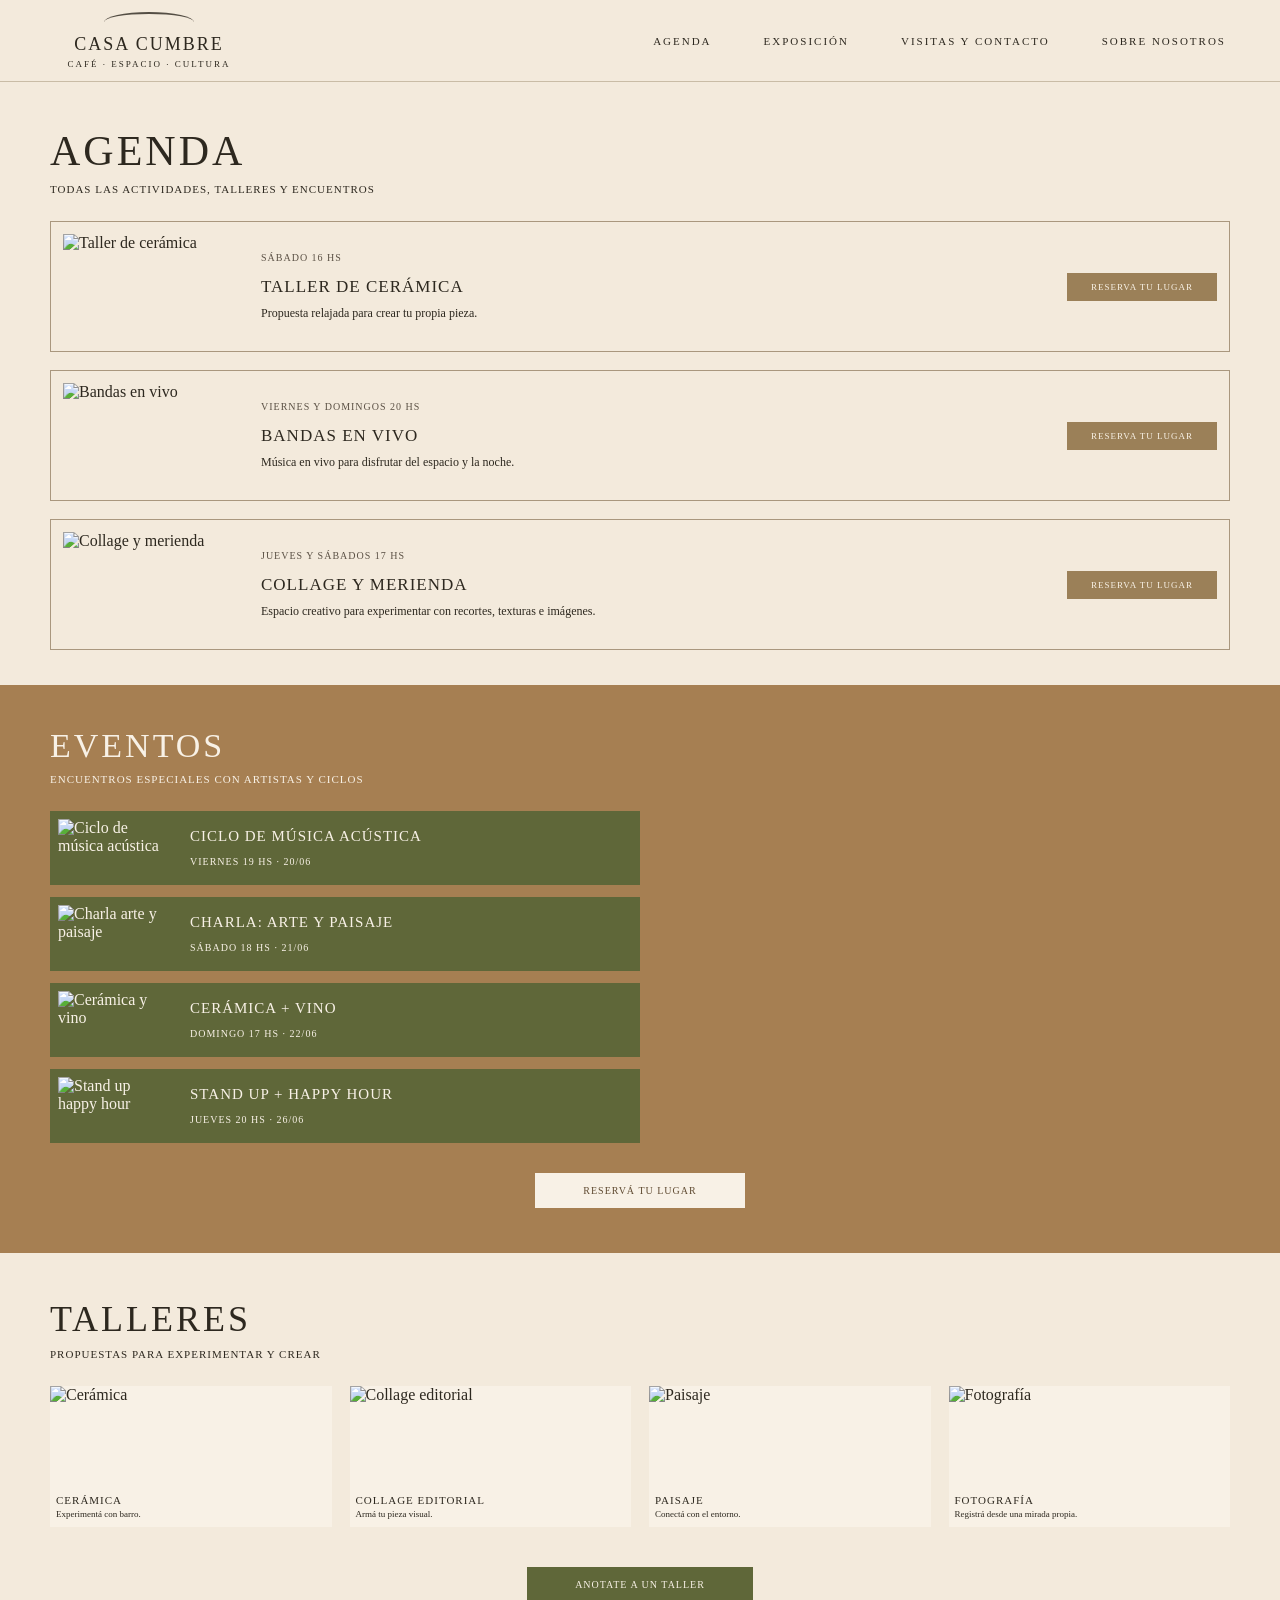
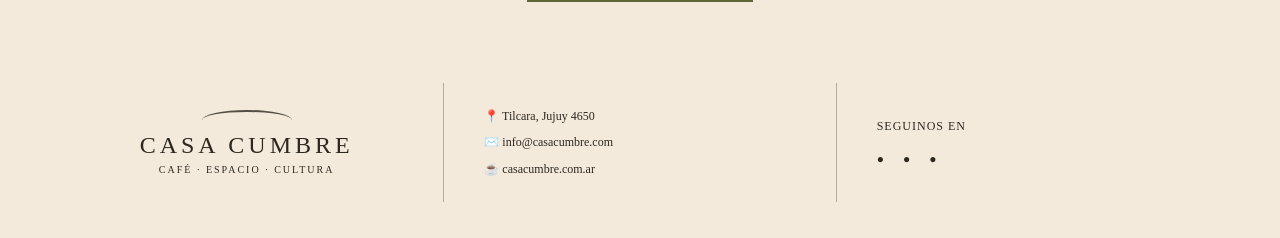
==== agenda.html @ a5b8ab7d "Add files via upload" ====
<!DOCTYPE html>
<html lang="es">
<head>
  <meta charset="UTF-8">
  <meta name="viewport" content="width=device-width, initial-scale=1.0">
  <title>Agenda - Casa Cumbre</title>
  <link rel="stylesheet" href="style.css">
</head>
<body>

  <header class="header">
    <a href="index.html" class="logo">
      <div class="mountain-line"></div>
      <h1>CASA CUMBRE</h1>
      <p>CAFÉ · ESPACIO · CULTURA</p>
    </a>

    <nav class="nav">
      <a href="agenda.html">AGENDA</a>
      <a href="exposicion.html">EXPOSICIÓN</a>
      <a href="visitas.html">VISITAS Y CONTACTO</a>
      <a href="nosotros.html">SOBRE NOSOTROS</a>
    </nav>
  </header>

  <main>

    <section class="agenda-page">
      <h2>AGENDA</h2>
      <p class="subtitle">TODAS LAS ACTIVIDADES, TALLERES Y ENCUENTROS</p>

      <div class="agenda-list">

        <article class="agenda-item">
          <img src="img/agenda-2.jpg" alt="Taller de cerámica">
          <div class="agenda-info">
            <p>SÁBADO 16 HS</p>
            <h3>TALLER DE CERÁMICA</h3>
            <p>Propuesta relajada para crear tu propia pieza.</p>
          </div>
          <a href="#" class="small-btn">RESERVA TU LUGAR</a>
        </article>

        <article class="agenda-item">
          <img src="img/agenda-3.jpg" alt="Bandas en vivo">
          <div class="agenda-info">
            <p>VIERNES Y DOMINGOS 20 HS</p>
            <h3>BANDAS EN VIVO</h3>
            <p>Música en vivo para disfrutar del espacio y la noche.</p>
          </div>
          <a href="#" class="small-btn">RESERVA TU LUGAR</a>
        </article>

        <article class="agenda-item">
          <img src="img/agenda-1.jpg" alt="Collage y merienda">
          <div class="agenda-info">
            <p>JUEVES Y SÁBADOS 17 HS</p>
            <h3>COLLAGE Y MERIENDA</h3>
            <p>Espacio creativo para experimentar con recortes, texturas e imágenes.</p>
          </div>
          <a href="#" class="small-btn">RESERVA TU LUGAR</a>
        </article>

      </div>
    </section>

    <section class="events-section">
      <h2>EVENTOS</h2>
      <p>ENCUENTROS ESPECIALES CON ARTISTAS Y CICLOS</p>

      <div class="event-list">

        <article class="event-card">
          <img src="img/evento-1.jpg" alt="Ciclo de música acústica">
          <div>
            <p>CICLO DE MÚSICA ACÚSTICA</p>
            <span>VIERNES 19 HS · 20/06</span>
          </div>
        </article>

        <article class="event-card">
          <img src="img/evento-2.jpg" alt="Charla arte y paisaje">
          <div>
            <p>CHARLA: ARTE Y PAISAJE</p>
            <span>SÁBADO 18 HS · 21/06</span>
          </div>
        </article>

        <article class="event-card">
          <img src="img/evento-3.jpg" alt="Cerámica y vino">
          <div>
            <p>CERÁMICA + VINO</p>
            <span>DOMINGO 17 HS · 22/06</span>
          </div>
        </article>

        <article class="event-card">
          <img src="img/evento-4.jpg" alt="Stand up happy hour">
          <div>
            <p>STAND UP + HAPPY HOUR</p>
            <span>JUEVES 20 HS · 26/06</span>
          </div>
        </article>

      </div>

      <a href="#" class="white-btn">RESERVÁ TU LUGAR</a>
    </section>

    <section class="talleres-section">
      <h2>TALLERES</h2>
      <p>PROPUESTAS PARA EXPERIMENTAR Y CREAR</p>

      <div class="talleres-grid">

        <article>
          <img src="img/taller-1.jpg" alt="Cerámica">
          <h3>CERÁMICA</h3>
          <p>Experimentá con barro.</p>
        </article>

        <article>
          <img src="img/taller-2.jpg" alt="Collage editorial">
          <h3>COLLAGE EDITORIAL</h3>
          <p>Armá tu pieza visual.</p>
        </article>

        <article>
          <img src="img/taller-3.jpg" alt="Paisaje">
          <h3>PAISAJE</h3>
          <p>Conectá con el entorno.</p>
        </article>

        <article>
          <img src="img/taller-4.jpg" alt="Fotografía">
          <h3>FOTOGRAFÍA</h3>
          <p>Registrá desde una mirada propia.</p>
        </article>

      </div>

      <a href="#" class="green-btn">ANOTATE A UN TALLER</a>
    </section>

  </main>

  <footer class="footer">
    <div class="footer-logo">
      <div class="mountain-line"></div>
      <h2>CASA CUMBRE</h2>
      <p>CAFÉ · ESPACIO · CULTURA</p>
    </div>

    <div class="footer-info">
      <p>📍 Tilcara, Jujuy 4650</p>
      <p>✉️ info@casacumbre.com</p>
      <p>☕ casacumbre.com.ar</p>
    </div>

    <div class="footer-social">
      <p>SEGUINOS EN</p>
      <div class="social-icons">
        <span>●</span>
        <span>●</span>
        <span>●</span>
      </div>
    </div>
  </footer>

</body>
</html>
---- style.css ----
* {
  margin: 0;
  padding: 0;
  box-sizing: border-box;
}

body {
  background-color: #f3eadc;
  color: #2d281f;
  font-family: Georgia, "Times New Roman", serif;
}

a {
  text-decoration: none;
  color: inherit;
}

img {
  width: 100%;
  display: block;
}

/* HEADER */

.header {
  width: 100%;
  height: 82px;
  background-color: #f3eadc;
  display: flex;
  align-items: center;
  justify-content: space-between;
  padding: 0 54px;
  border-bottom: 1px solid #c9bca6;
}

.logo {
  text-align: center;
  width: 190px;
}

.logo h1 {
  font-size: 18px;
  letter-spacing: 2px;
  font-weight: 400;
}

.logo p {
  font-size: 9px;
  letter-spacing: 2px;
  margin-top: 4px;
}

.mountain-line {
  width: 90px;
  height: 20px;
  margin: 0 auto 2px;
  border-top: 2px solid #2d281f;
  border-radius: 50%;
  opacity: 0.8;
}

.nav {
  display: flex;
  gap: 52px;
  font-size: 11px;
  letter-spacing: 2px;
}

.nav a:hover {
  opacity: 0.6;
}

/* HERO */

.hero {
  height: 380px;
  background-image: url("img/sobre-casa.jpg");
  background-size: cover;
  background-position: center;
  position: relative;
}

.hero-text {
  position: absolute;
  left: 92px;
  top: 140px;
  color: #1f1c16;
}

.hero-text h2 {
  font-size: 26px;
  letter-spacing: 3px;
  font-weight: 400;
}

.hero-text p {
  font-size: 12px;
  letter-spacing: 2px;
  margin-top: 8px;
}

/* AGENDA */

.agenda {
  padding: 30px 50px 34px;
  border-bottom: 1px solid #c9bca6;
}

.section-title {
  display: flex;
  align-items: center;
  justify-content: center;
  gap: 34px;
  margin-bottom: 22px;
}

.section-title h2 {
  font-size: 16px;
  letter-spacing: 2px;
  font-weight: 400;
}

.section-title span {
  width: 86px;
  height: 1px;
  background-color: #2d281f;
  position: relative;
}

.section-title span::after {
  content: "→";
  position: absolute;
  right: -8px;
  top: -11px;
  font-size: 18px;
}

.cards {
  display: grid;
  grid-template-columns: repeat(3, 1fr);
  gap: 36px;
}

.card {
  background-color: transparent;
}

.card img {
  height: 120px;
  object-fit: cover;
}

.card h3 {
  font-size: 11px;
  letter-spacing: 1px;
  font-weight: 400;
  margin-top: 8px;
}

.card p {
  font-size: 10px;
  color: #5d5447;
  margin-top: 3px;
}

/* ABOUT */

.about {
  display: grid;
  grid-template-columns: 1fr 1.2fr;
  gap: 55px;
  padding: 34px 50px;
  border-bottom: 1px solid #c9bca6;
}

.about-text h2 {
  font-size: 15px;
  letter-spacing: 2px;
  font-weight: 400;
  margin-bottom: 20px;
}

.about-text p {
  font-size: 13px;
  line-height: 1.55;
  margin-bottom: 14px;
}

.btn {
  display: inline-block;
  background-color: #8a744b;
  color: #f8f1e6;
  padding: 12px 18px;
  font-size: 11px;
  letter-spacing: 1px;
  margin-top: 18px;
}

.about-img img {
  height: 260px;
  object-fit: cover;
}

/* EXPERIENCES */

.experiences {
  padding: 24px 50px 0;
  border-bottom: 1px solid #c9bca6;
}

.section-title.simple {
  margin-bottom: 20px;
}

.experience-grid {
  display: grid;
  grid-template-columns: repeat(4, 1fr);
  border-top: 1px solid #c9bca6;
}

.experience {
  min-height: 195px;
  text-align: center;
  padding: 24px 20px;
  border-right: 1px solid #c9bca6;
}

.experience:first-child {
  border-left: 1px solid #c9bca6;
}

.icon {
  width: 42px;
  height: 42px;
  background-color: #657045;
  color: #f3eadc;
  border-radius: 50%;
  display: flex;
  align-items: center;
  justify-content: center;
  margin: 0 auto 18px;
  font-size: 21px;
}

.experience:nth-child(2) .icon {
  background-color: #927849;
}

.experience:nth-child(3) .icon {
  background-color: #626c3b;
}

.experience:nth-child(4) .icon {
  background-color: #7f8a7d;
}

.experience h3 {
  font-size: 13px;
  letter-spacing: 1px;
  font-weight: 400;
  margin-bottom: 12px;
}

.experience p {
  font-size: 12px;
  line-height: 1.5;
}

/* NEWSLETTER */

.newsletter {
  display: grid;
  grid-template-columns: 0.8fr 1.6fr;
  gap: 50px;
  padding: 32px 50px;
  border-bottom: 1px solid #c9bca6;
}

.newsletter-text h2 {
  font-size: 18px;
  letter-spacing: 2px;
  font-weight: 400;
  margin-bottom: 16px;
}

.newsletter-text p {
  font-size: 12px;
  line-height: 1.5;
}

.form {
  display: flex;
  flex-direction: column;
  gap: 14px;
}

.form-row {
  display: grid;
  grid-template-columns: 1fr 1fr;
  gap: 22px;
}

input {
  border: none;
  background-color: #fffaf2;
  padding: 12px;
  font-size: 10px;
  letter-spacing: 1px;
  font-family: Georgia, "Times New Roman", serif;
}

.form-bottom {
  display: flex;
  justify-content: space-between;
  align-items: center;
}

.form-bottom label {
  font-size: 10px;
  display: flex;
  align-items: center;
  gap: 8px;
}

.form-bottom input {
  width: auto;
}

button {
  border: none;
  background-color: #fffaf2;
  padding: 11px 38px;
  font-size: 10px;
  letter-spacing: 1px;
  font-family: Georgia, "Times New Roman", serif;
  cursor: pointer;
}

button:hover {
  background-color: #ded1bd;
}

/* FOOTER */

.footer {
  display: grid;
  grid-template-columns: 1fr 1fr 1fr;
  padding: 36px 50px;
  align-items: center;
}

.footer-logo {
  text-align: center;
}

.footer-logo h2 {
  font-size: 24px;
  letter-spacing: 4px;
  font-weight: 400;
}

.footer-logo p {
  font-size: 10px;
  letter-spacing: 2px;
  margin-top: 5px;
}

.footer-info {
  border-left: 1px solid #b8aa94;
  border-right: 1px solid #b8aa94;
  padding: 20px 40px;
  font-size: 12px;
  line-height: 2.2;
}

.footer-social {
  padding-left: 40px;
  font-size: 12px;
  letter-spacing: 1px;
}

.social-icons {
  display: flex;
  gap: 18px;
  margin-top: 18px;
}

/* RESPONSIVE */

@media (max-width: 900px) {
  .header {
    height: auto;
    flex-direction: column;
    gap: 18px;
    padding: 22px;
  }

  .nav {
    flex-wrap: wrap;
    justify-content: center;
    gap: 20px;
  }

  .hero {
    height: 300px;
  }

  .hero-text {
    left: 35px;
    top: 110px;
  }

  .cards,
  .about,
  .newsletter,
  .footer {
    grid-template-columns: 1fr;
  }

  .experience-grid {
    grid-template-columns: 1fr 1fr;
  }

  .about,
  .agenda,
  .experiences,
  .newsletter,
  .footer {
    padding-left: 25px;
    padding-right: 25px;
  }

  .footer-info {
    border-left: none;
    border-right: none;
    border-top: 1px solid #b8aa94;
    border-bottom: 1px solid #b8aa94;
  }
}

@media (max-width: 550px) {
  .experience-grid {
    grid-template-columns: 1fr;
  }

  .form-row {
    grid-template-columns: 1fr;
  }

  .section-title {
    flex-direction: column;
    gap: 12px;
  }
}

/* PÁGINA AGENDA */

.agenda-page {
  padding: 45px 50px 35px;
  background-color: #f3eadc;
}

.agenda-page h2 {
  font-size: 42px;
  letter-spacing: 3px;
  font-weight: 400;
  margin-bottom: 8px;
}

.subtitle,
.agenda-page > p,
.events-section > p,
.talleres-section > p {
  font-size: 11px;
  letter-spacing: 1px;
  margin-bottom: 26px;
}

.agenda-list {
  display: flex;
  flex-direction: column;
  gap: 18px;
}

.agenda-item {
  display: grid;
  grid-template-columns: 170px 1fr 150px;
  align-items: center;
  gap: 28px;
  border: 1px solid #a9977e;
  padding: 12px;
  min-height: 130px;
}

.agenda-item img {
  height: 105px;
  object-fit: cover;
}

.agenda-info p:first-child {
  font-size: 10px;
  letter-spacing: 1px;
  margin-bottom: 12px;
  color: #5b5145;
}

.agenda-info h3 {
  font-size: 17px;
  letter-spacing: 1px;
  font-weight: 400;
  margin-bottom: 8px;
}

.agenda-info p {
  font-size: 12px;
  line-height: 1.4;
}

.small-btn {
  background-color: #9b8058;
  color: #f8f1e6;
  padding: 9px 12px;
  font-size: 9px;
  letter-spacing: 1px;
  text-align: center;
}

/* EVENTOS */

.events-section {
  background-color: #a67f52;
  color: #f8f1e6;
  padding: 42px 50px 45px;
}

.events-section h2 {
  font-size: 34px;
  letter-spacing: 3px;
  font-weight: 400;
  margin-bottom: 8px;
}

.event-list {
  display: flex;
  flex-direction: column;
  gap: 12px;
  max-width: 590px;
}

.event-card {
  display: grid;
  grid-template-columns: 110px 1fr;
  align-items: center;
  gap: 22px;
  background-color: #5f6739;
  padding: 8px;
}

.event-card img {
  height: 58px;
  object-fit: cover;
}

.event-card p {
  font-size: 15px;
  letter-spacing: 1px;
  margin-bottom: 6px;
}

.event-card span {
  font-size: 10px;
  letter-spacing: 1px;
}

.white-btn {
  display: block;
  width: fit-content;
  background-color: #f8f1e6;
  color: #5f4a31;
  padding: 12px 48px;
  font-size: 10px;
  letter-spacing: 1px;
  margin: 30px auto 0;
}

/* TALLERES */

.talleres-section {
  padding: 45px 50px;
  background-color: #f3eadc;
}

.talleres-section h2 {
  font-size: 36px;
  letter-spacing: 3px;
  font-weight: 400;
  margin-bottom: 8px;
}

.talleres-grid {
  display: grid;
  grid-template-columns: repeat(4, 1fr);
  gap: 18px;
  margin-top: 24px;
}

.talleres-grid article {
  background-color: #f8f1e6;
}

.talleres-grid img {
  height: 100px;
  object-fit: cover;
}

.talleres-grid h3 {
  font-size: 11px;
  letter-spacing: 1px;
  font-weight: 400;
  margin: 8px 6px 3px;
}

.talleres-grid p {
  font-size: 9px;
  margin: 0 6px 8px;
}

.green-btn {
  display: block;
  width: fit-content;
  background-color: #5f6739;
  color: #f8f1e6;
  padding: 12px 48px;
  font-size: 10px;
  letter-spacing: 1px;
  margin: 40px auto 0;
}

/* RESPONSIVE AGENDA */

@media (max-width: 800px) {
  .agenda-item {
    grid-template-columns: 1fr;
  }

  .agenda-item img {
    height: 180px;
  }

  .small-btn {
    width: fit-content;
  }

  .talleres-grid {
    grid-template-columns: 1fr 1fr;
  }

  .event-list {
    max-width: 100%;
  }
}

@media (max-width: 500px) {
  .agenda-page h2,
  .events-section h2,
  .talleres-section h2 {
    font-size: 30px;
  }

  .talleres-grid {
    grid-template-columns: 1fr;
  }

  .event-card {
    grid-template-columns: 1fr;
  }

  .event-card img {
    height: 130px;
  }
}

/* PÁGINA EXPOSICIÓN */

.expo-page {
  background-color: #f3eadc;
}

.expo-intro {
  padding: 55px 50px 40px;
}

.expo-intro h2 {
  font-size: 52px;
  letter-spacing: 12px;
  font-weight: 400;
  margin-bottom: 10px;
}

.expo-subtitle {
  font-size: 14px;
  letter-spacing: 2px;
  margin-bottom: 34px;
}

.expo-intro p:last-child {
  max-width: 500px;
  font-size: 18px;
  line-height: 1.6;
}

.obras {
  text-align: center;
  padding: 10px 50px 70px;
}

.obras h2 {
  font-size: 18px;
  letter-spacing: 2px;
  font-weight: 400;
  margin-bottom: 18px;
}

.obras-box {
  background-color: #a67f52;
  padding: 28px 24px;
  display: grid;
  grid-template-columns: 1fr 1.45fr 1fr;
  gap: 26px;
  margin-bottom: 65px;
}

.obras-box img {
  height: 185px;
  object-fit: cover;
}

.expo-btn {
  display: inline-block;
  background-color: #9b7650;
  color: #f8f1e6;
  padding: 16px 80px;
  font-size: 14px;
  letter-spacing: 1px;
}

/* RESPONSIVE EXPOSICIÓN */

@media (max-width: 800px) {
  .expo-intro h2 {
    font-size: 36px;
    letter-spacing: 6px;
  }

  .obras-box {
    grid-template-columns: 1fr;
  }

  .obras-box img {
    height: 220px;
  }

  .expo-btn {
    padding: 14px 40px;
  }
}
/* PÁGINA VISITAS Y CONTACTO / CONTACTO */

.contact-page {
  background-color: #f3eadc;
}

.reserva {
  text-align: center;
  padding: 42px 40px 28px;
  border-top: 18px solid #9b7650;
}

.reserva h2 {
  font-size: 34px;
  letter-spacing: 5px;
  font-weight: 400;
  color: #9b7650;
  margin-bottom: 8px;
}

.reserva p {
  font-size: 12px;
  letter-spacing: 1px;
  line-height: 1.5;
}

.contact-form-section {
  background-color: #a67f52;
  color: #f8f1e6;
  text-align: center;
  padding: 15px 50px 55px;
}

.vertical-line {
  width: 1px;
  height: 95px;
  background-color: #f8f1e6;
  margin: 0 auto 25px;
  opacity: 0.8;
}

.contact-form-section h2 {
  font-size: 42px;
  letter-spacing: 8px;
  font-weight: 400;
  margin-bottom: 10px;
}

.contact-form-section p {
  font-size: 12px;
  line-height: 1.5;
  margin-bottom: 28px;
}

.contact-form {
  max-width: 660px;
  margin: 0 auto;
  display: flex;
  flex-direction: column;
  gap: 14px;
}

.contact-form input {
  width: 100%;
  background-color: #f8f1e6;
  border: none;
  padding: 10px;
  font-size: 10px;
  letter-spacing: 1px;
}

.contact-bottom {
  display: flex;
  justify-content: space-between;
  align-items: center;
  margin-top: 5px;
}

.contact-bottom label {
  display: flex;
  align-items: center;
  gap: 8px;
  color: #f8f1e6;
  font-size: 10px;
  letter-spacing: 1px;
}

.contact-bottom label input {
  width: auto;
}

.contact-bottom button {
  background-color: #f8f1e6;
  color: #6b4d2e;
  border: none;
  padding: 10px 42px;
  font-size: 10px;
  letter-spacing: 1px;
  cursor: pointer;
}

.contact-bottom button:hover {
  background-color: #e3d7c3;
}

/* RESPONSIVE CONTACTO */

@media (max-width: 650px) {
  .reserva h2 {
    font-size: 26px;
  }

  .contact-form-section h2 {
    font-size: 32px;
    letter-spacing: 5px;
  }

  .contact-bottom {
    flex-direction: column;
    gap: 18px;
  }
}
/* PÁGINA SOBRE NOSOTROS */

.nosotros-intro {
  background-color: #f3eadc;
  text-align: center;
  padding: 45px 50px 35px;
}

.nosotros-intro h2 {
  font-size: 26px;
  letter-spacing: 4px;
  font-weight: 400;
  color: #9b7650;
  margin-bottom: 22px;
}

.nosotros-box {
  background-color: #9b7650;
  color: #f8f1e6;
  max-width: 760px;
  margin: 0 auto;
  padding: 34px 55px;
}

.nosotros-box p {
  font-size: 14px;
  line-height: 1.6;
  margin-bottom: 16px;
}

.nosotros-box p:last-child {
  margin-bottom: 0;
}

.espacios-nosotros {
  background-color: #f3eadc;
  padding: 28px 50px 0;
  text-align: center;
}

.espacios-nosotros h2 {
  font-size: 18px;
  letter-spacing: 2px;
  font-weight: 400;
  margin-bottom: 20px;
}

.espacios-grid-nosotros {
  display: grid;
  grid-template-columns: repeat(3, 1fr);
  max-width: 850px;
  margin: 0 auto;
}

.espacios-grid-nosotros img {
  height: 170px;
  object-fit: cover;
}

.info-nosotros {
  background-color: #686b39;
  color: #f8f1e6;
  display: grid;
  grid-template-columns: 1fr 1fr;
  gap: 90px;
  padding: 55px 90px;
}

.info-nosotros h3 {
  font-size: 13px;
  letter-spacing: 2px;
  font-weight: 400;
  margin-bottom: 12px;
}

.info-nosotros p {
  font-size: 12px;
  line-height: 1.6;
  margin-bottom: 28px;
}

.mapa-btn-nosotros {
  display: inline-block;
  background-color: #b68b5c;
  color: #f8f1e6;
  padding: 10px 42px;
  font-size: 11px;
  letter-spacing: 1px;
  margin-bottom: 18px;
}

.mapa-nosotros {
  width: 210px;
  height: 140px;
  background-color: #d8d8d8;
}

/* RESPONSIVE SOBRE NOSOTROS */

@media (max-width: 800px) {
  .nosotros-box {
    padding: 28px 25px;
  }

  .espacios-grid-nosotros {
    grid-template-columns: 1fr 1fr;
  }

  .info-nosotros {
    grid-template-columns: 1fr;
    gap: 30px;
    padding: 40px 35px;
  }
}

@media (max-width: 500px) {
  .nosotros-intro h2 {
    font-size: 20px;
  }

  .espacios-grid-nosotros {
    grid-template-columns: 1fr;
  }

  .espacios-grid-nosotros img {
    height: 210px;
  }
}
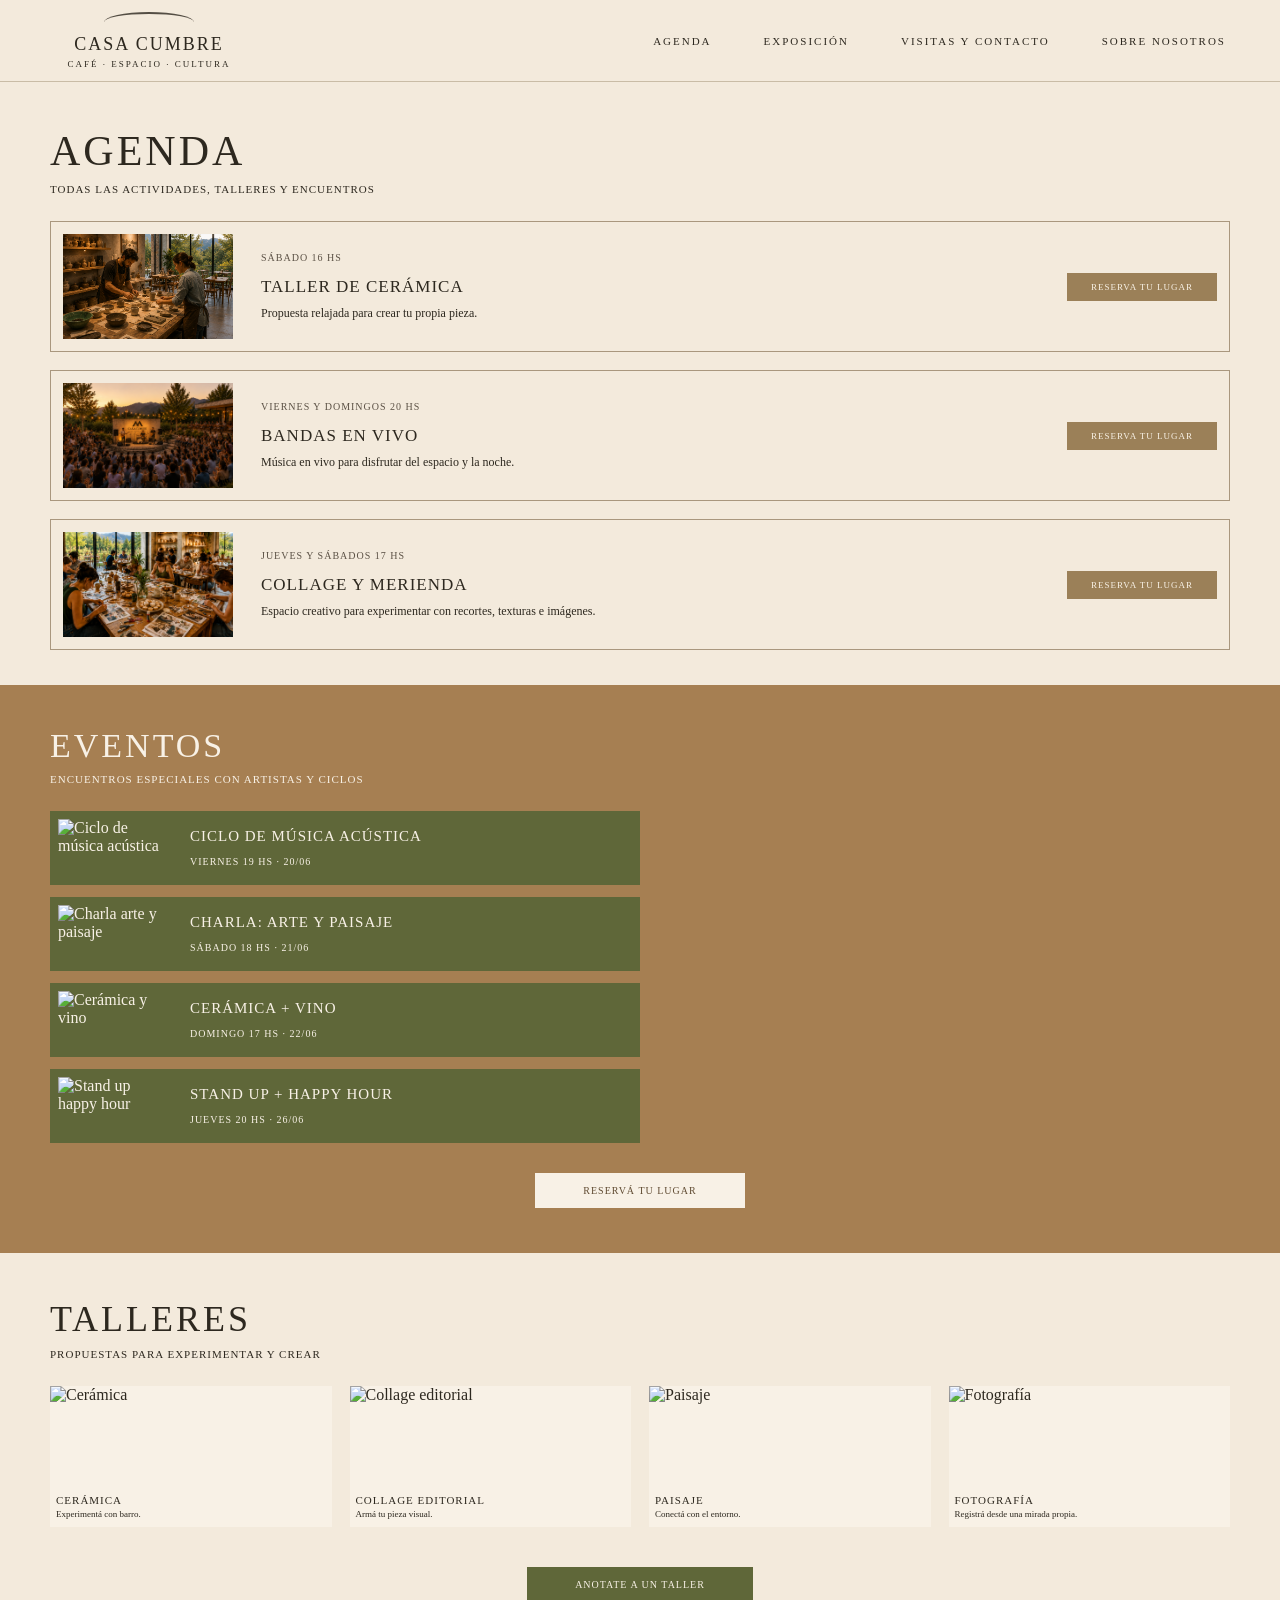
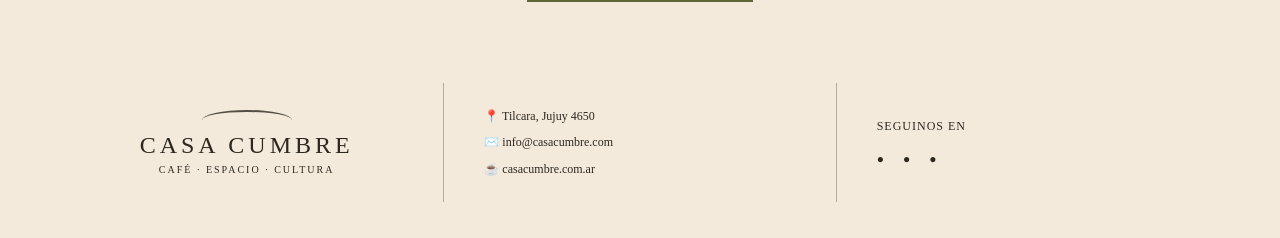
==== commit c08285cd: "Update agenda.html" ====
--- a/agenda.html
+++ b/agenda.html
@@ -32,7 +32,7 @@
       <div class="agenda-list">
 
         <article class="agenda-item">
-          <img src="img/agenda-2.jpg" alt="Taller de cerámica">
+          <img src="img/ceramica-taller.png" alt="Taller de cerámica">
           <div class="agenda-info">
             <p>SÁBADO 16 HS</p>
             <h3>TALLER DE CERÁMICA</h3>
@@ -42,7 +42,7 @@
         </article>
 
         <article class="agenda-item">
-          <img src="img/agenda-3.jpg" alt="Bandas en vivo">
+          <img src="img/bandas-vivo.png" alt="Bandas en vivo">
           <div class="agenda-info">
             <p>VIERNES Y DOMINGOS 20 HS</p>
             <h3>BANDAS EN VIVO</h3>
@@ -52,7 +52,7 @@
         </article>
 
         <article class="agenda-item">
-          <img src="img/agenda-1.jpg" alt="Collage y merienda">
+          <img src="img/collague-merienda.png" alt="Collage y merienda">
           <div class="agenda-info">
             <p>JUEVES Y SÁBADOS 17 HS</p>
             <h3>COLLAGE Y MERIENDA</h3>
--- a/style.css
+++ b/style.css
@@ -73,13 +73,12 @@
 /* HERO */
 
 .hero {
-  height: 380px;
-  background-image: url("img/sobre-casa.jpg");
+  height: 430px;
+  background-image: url("img/casa-frente.png");
   background-size: cover;
   background-position: center;
   position: relative;
 }
-
 .hero-text {
   position: absolute;
   left: 92px;
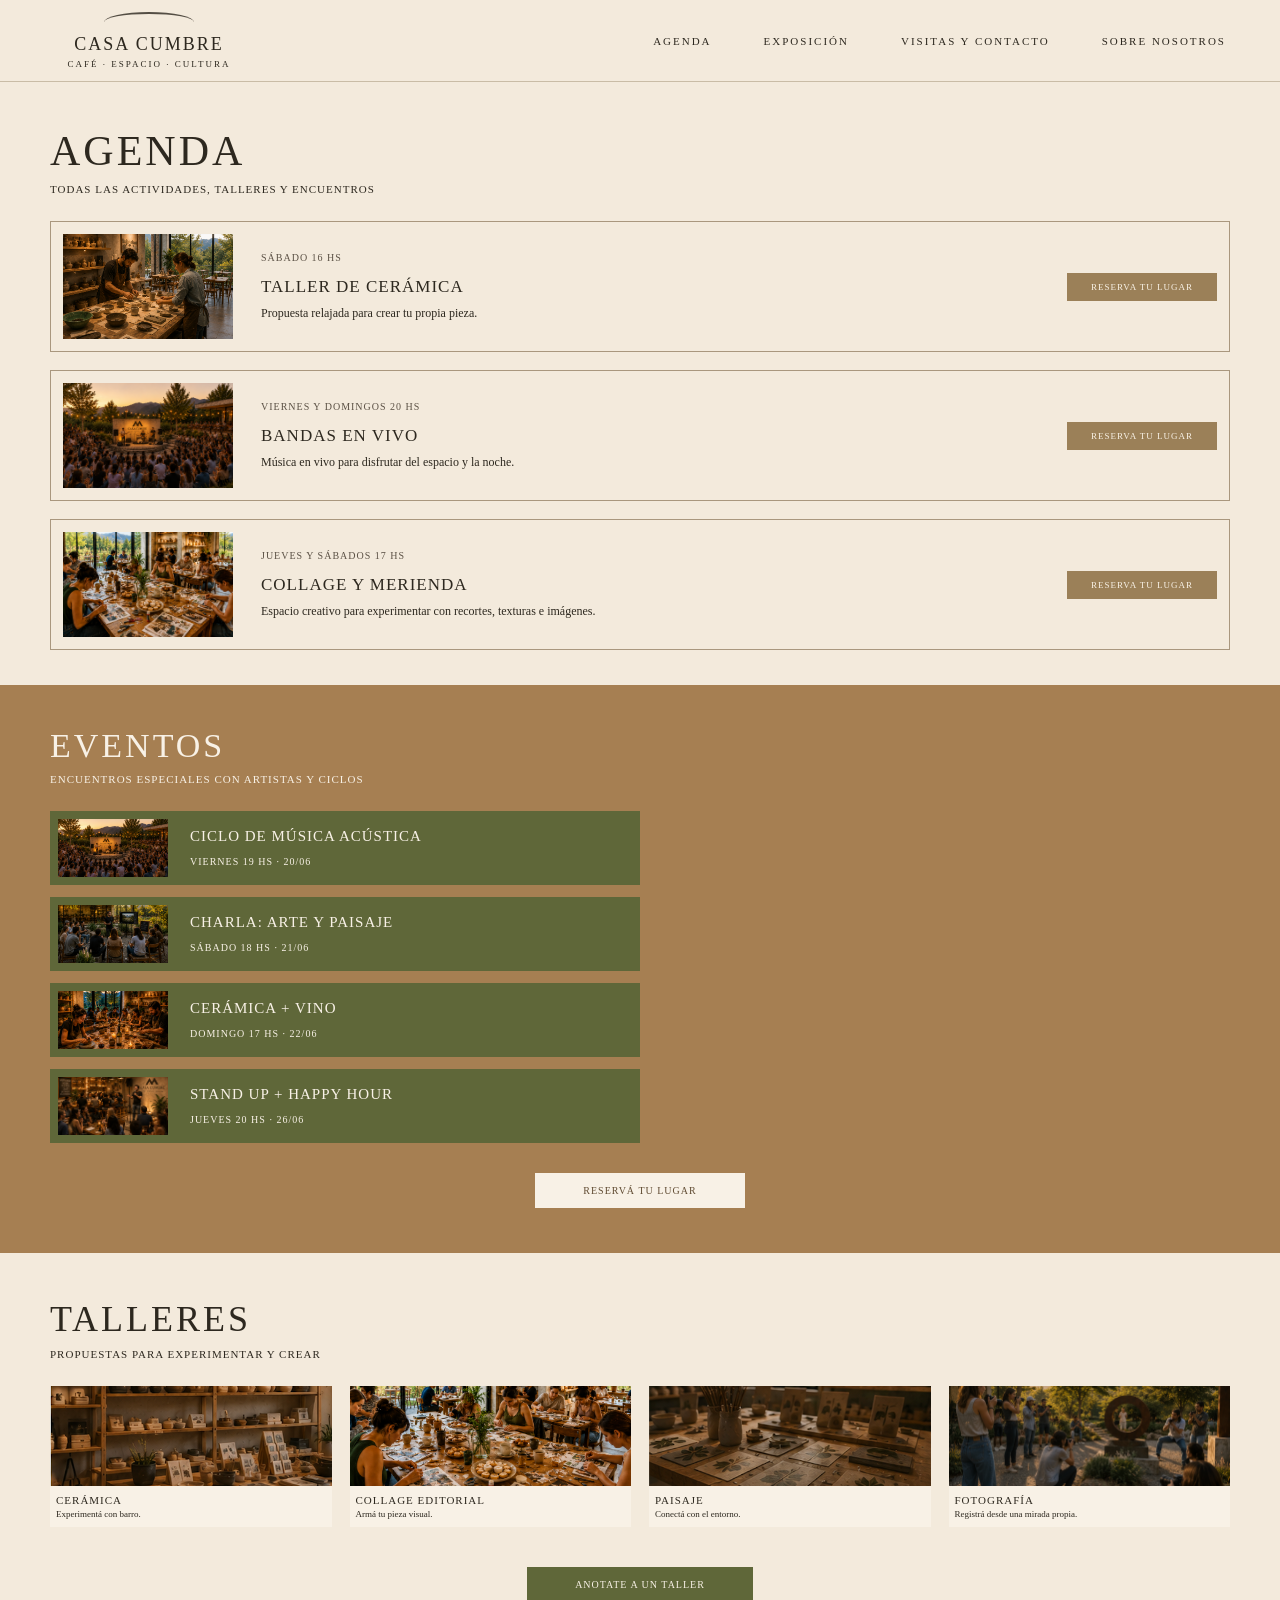
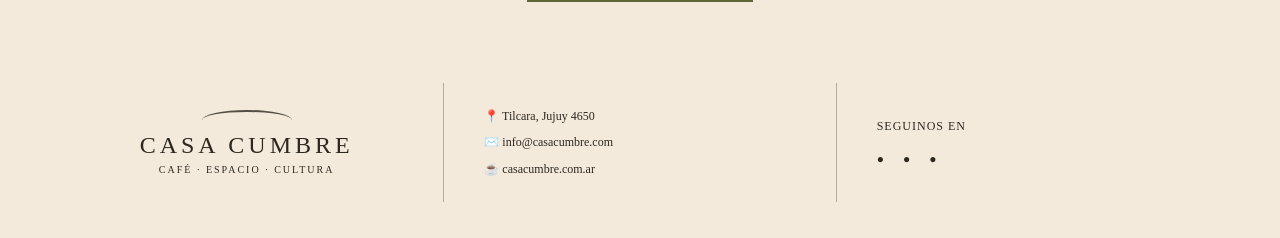
==== commit 832a0069: "imagenes nuevas" ====
--- a/agenda.html
+++ b/agenda.html
@@ -71,7 +71,7 @@
       <div class="event-list">
 
         <article class="event-card">
-          <img src="img/evento-1.jpg" alt="Ciclo de música acústica">
+          <img src="img/bandas-vivo.png" alt="Ciclo de música acústica">
           <div>
             <p>CICLO DE MÚSICA ACÚSTICA</p>
             <span>VIERNES 19 HS · 20/06</span>
@@ -79,7 +79,7 @@
         </article>
 
         <article class="event-card">
-          <img src="img/evento-2.jpg" alt="Charla arte y paisaje">
+          <img src="img/stund-up.png" alt="Charla arte y paisaje">
           <div>
             <p>CHARLA: ARTE Y PAISAJE</p>
             <span>SÁBADO 18 HS · 21/06</span>
@@ -87,7 +87,7 @@
         </article>
 
         <article class="event-card">
-          <img src="img/evento-3.jpg" alt="Cerámica y vino">
+          <img src="img/cermica-vino.png" alt="Cerámica y vino">
           <div>
             <p>CERÁMICA + VINO</p>
             <span>DOMINGO 17 HS · 22/06</span>
@@ -95,7 +95,7 @@
         </article>
 
         <article class="event-card">
-          <img src="img/evento-4.jpg" alt="Stand up happy hour">
+          <img src="img/stund-up2.png" alt="Stand up happy hour">
           <div>
             <p>STAND UP + HAPPY HOUR</p>
             <span>JUEVES 20 HS · 26/06</span>
@@ -114,25 +114,25 @@
       <div class="talleres-grid">
 
         <article>
-          <img src="img/taller-1.jpg" alt="Cerámica">
+          <img src="img/ceramica-.png" alt="Cerámica">
           <h3>CERÁMICA</h3>
           <p>Experimentá con barro.</p>
         </article>
 
         <article>
-          <img src="img/taller-2.jpg" alt="Collage editorial">
+          <img src="img/collague-merienda.png" alt="Collage">
           <h3>COLLAGE EDITORIAL</h3>
           <p>Armá tu pieza visual.</p>
         </article>
 
         <article>
-          <img src="img/taller-3.jpg" alt="Paisaje">
+          <img src="img/botanica.png" alt="Impresion Botanica">
           <h3>PAISAJE</h3>
           <p>Conectá con el entorno.</p>
         </article>
 
         <article>
-          <img src="img/taller-4.jpg" alt="Fotografía">
+          <img src="img/fotografia.png" alt="Fotografía">
           <h3>FOTOGRAFÍA</h3>
           <p>Registrá desde una mirada propia.</p>
         </article>
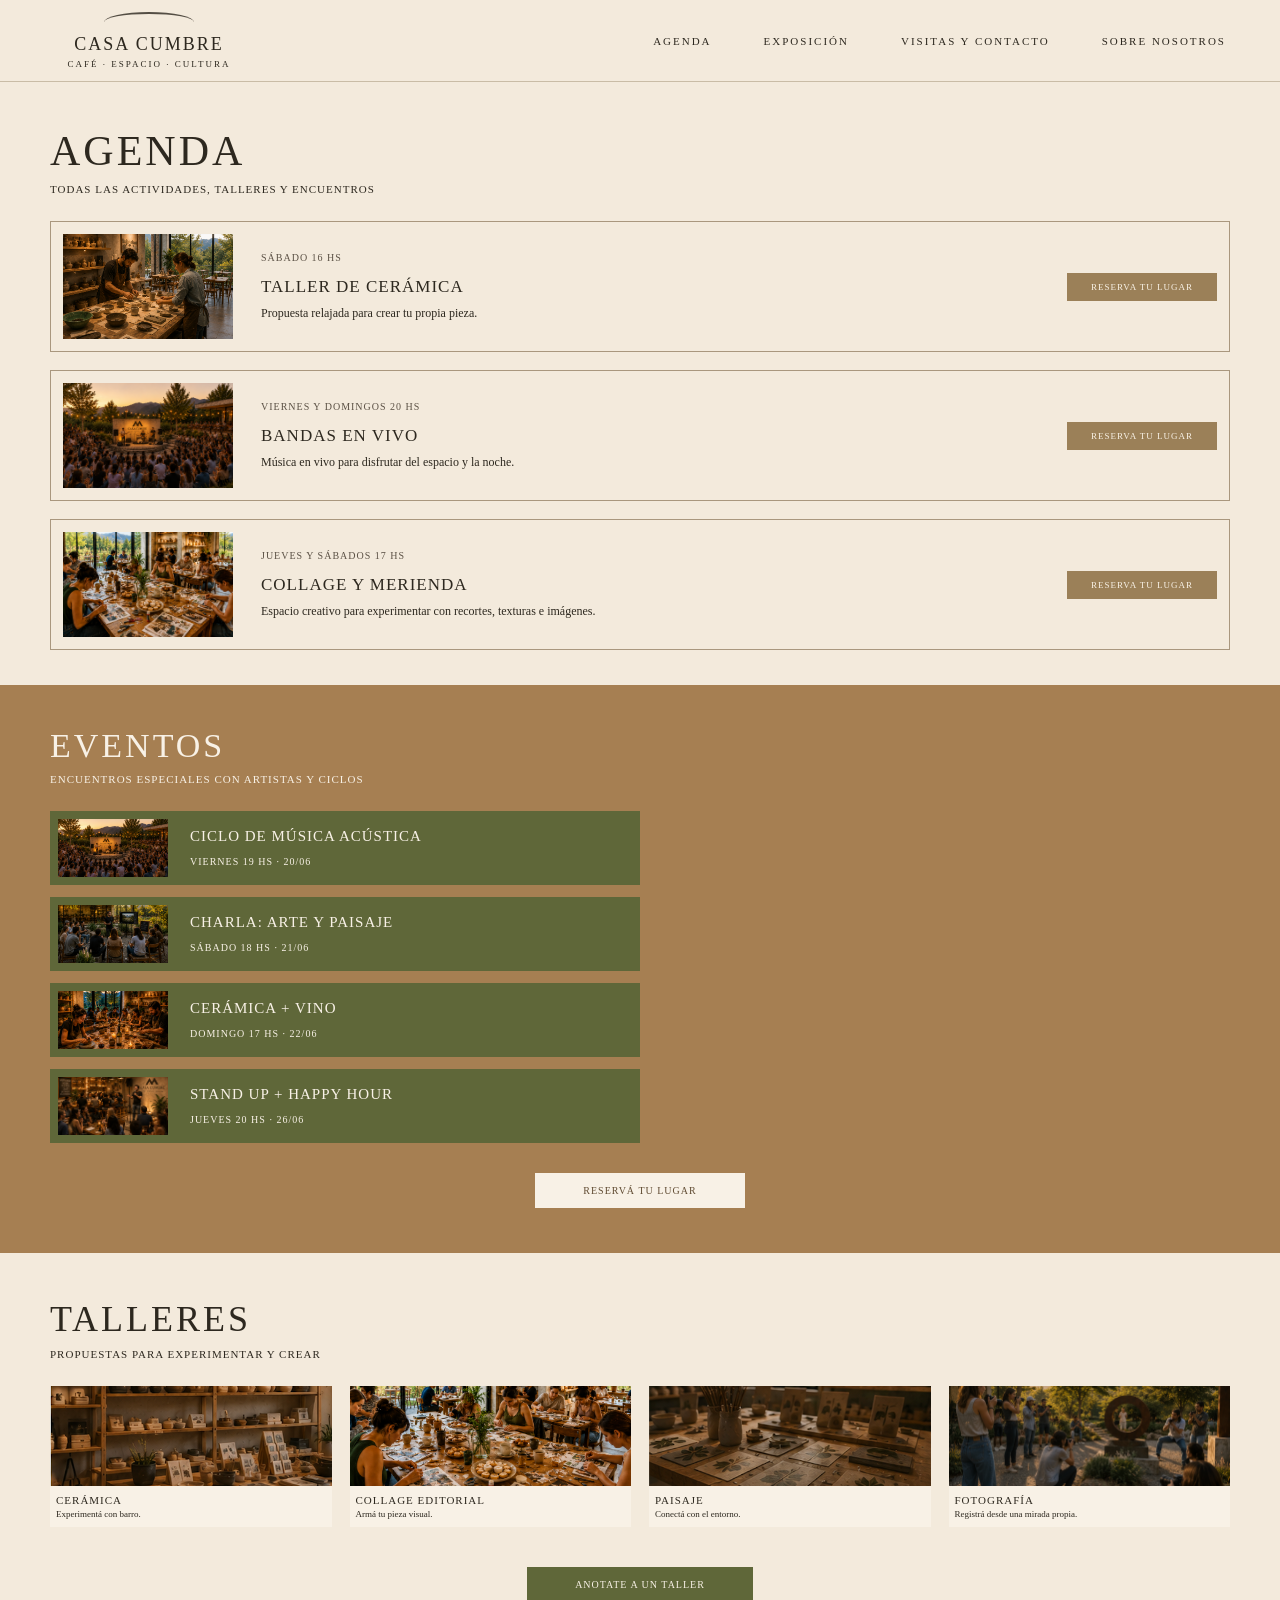
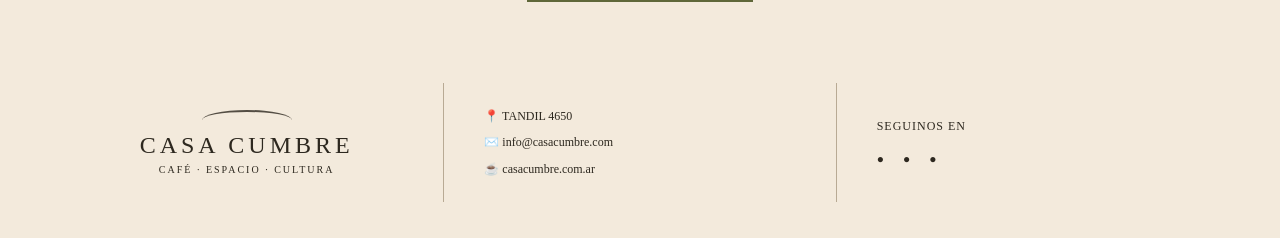
==== commit 7e8e466c: "cambios" ====
--- a/agenda.html
+++ b/agenda.html
@@ -152,7 +152,7 @@
     </div>
 
     <div class="footer-info">
-      <p>📍 Tilcara, Jujuy 4650</p>
+      <p>📍 TANDIL 4650</p>
       <p>✉️ info@casacumbre.com</p>
       <p>☕ casacumbre.com.ar</p>
     </div>
--- a/style.css
+++ b/style.css
@@ -144,9 +144,10 @@
   background-color: transparent;
 }
 
-.card img {
-  height: 120px;
-  object-fit: cover;
+card img{
+    width: 100%;
+    height: 250px; /* antes quizás 150px o 180px */
+    object-fit: cover;
 }
 
 .card h3 {
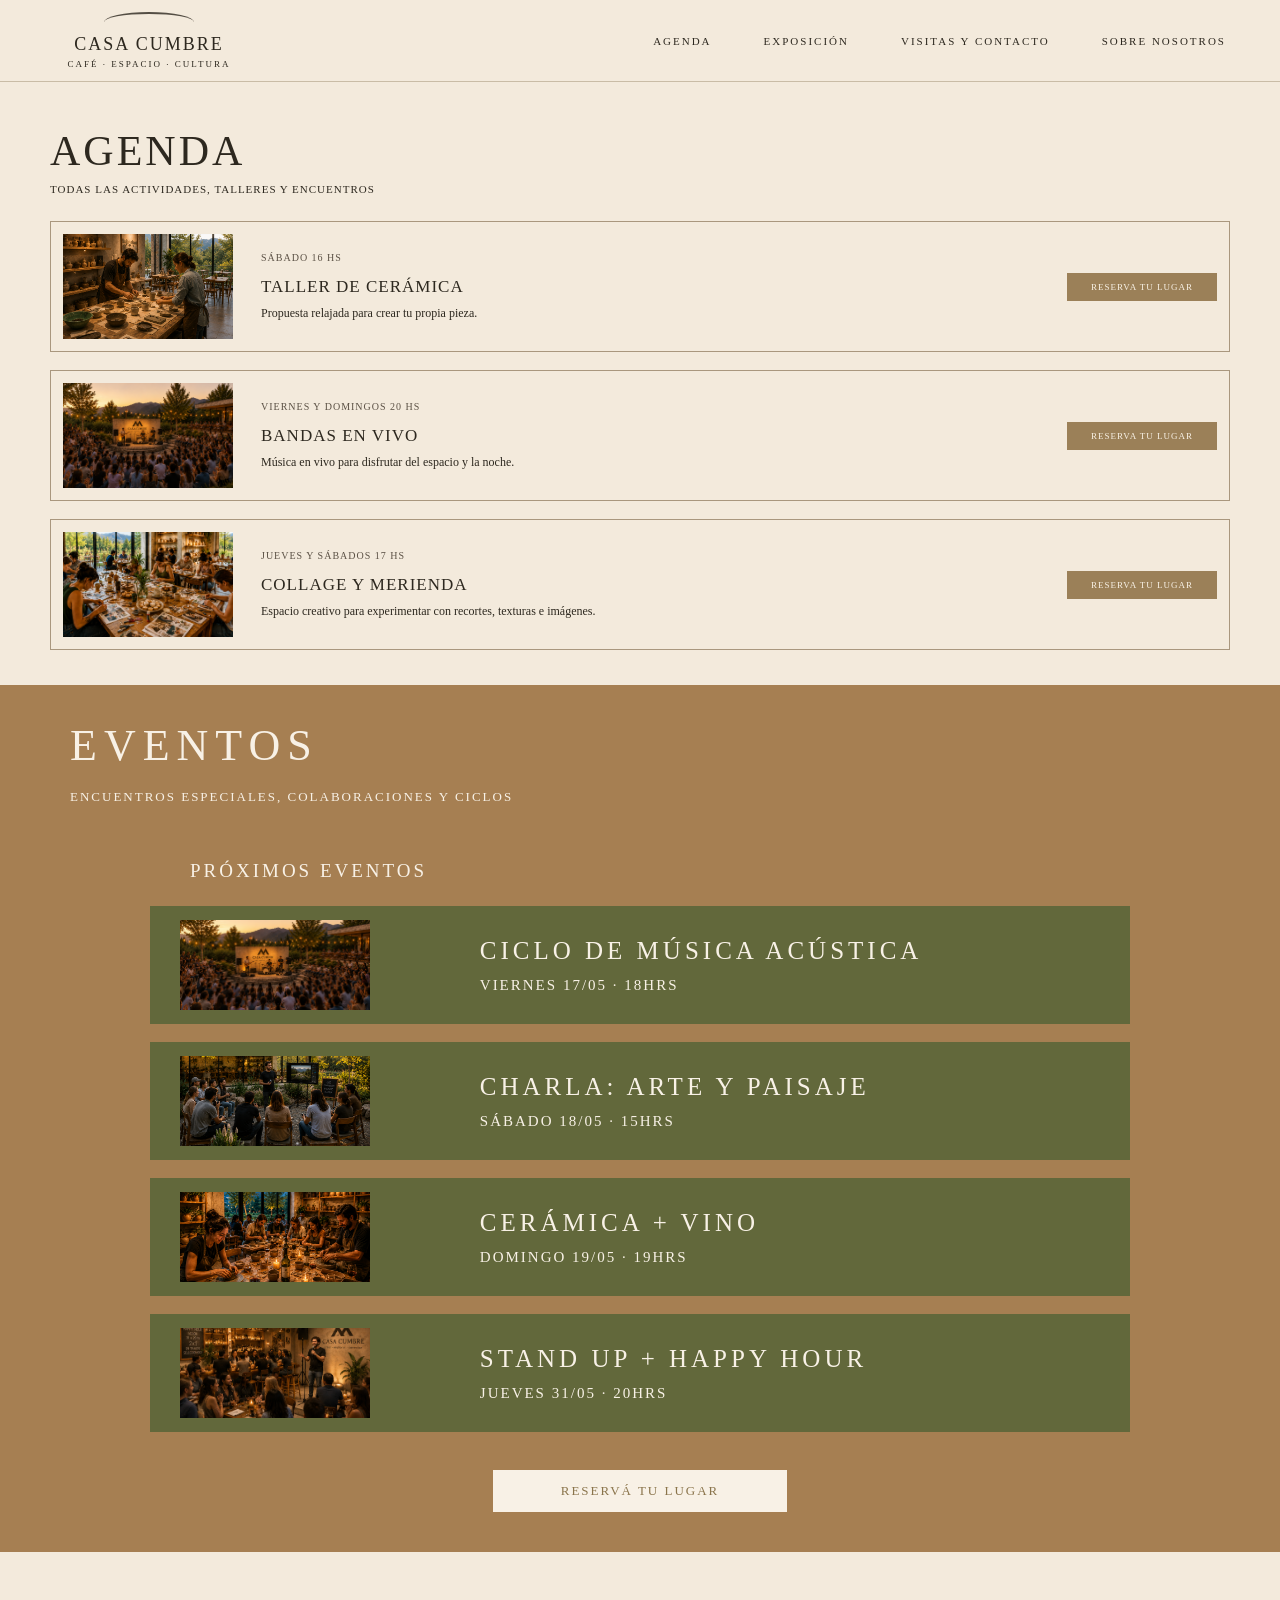
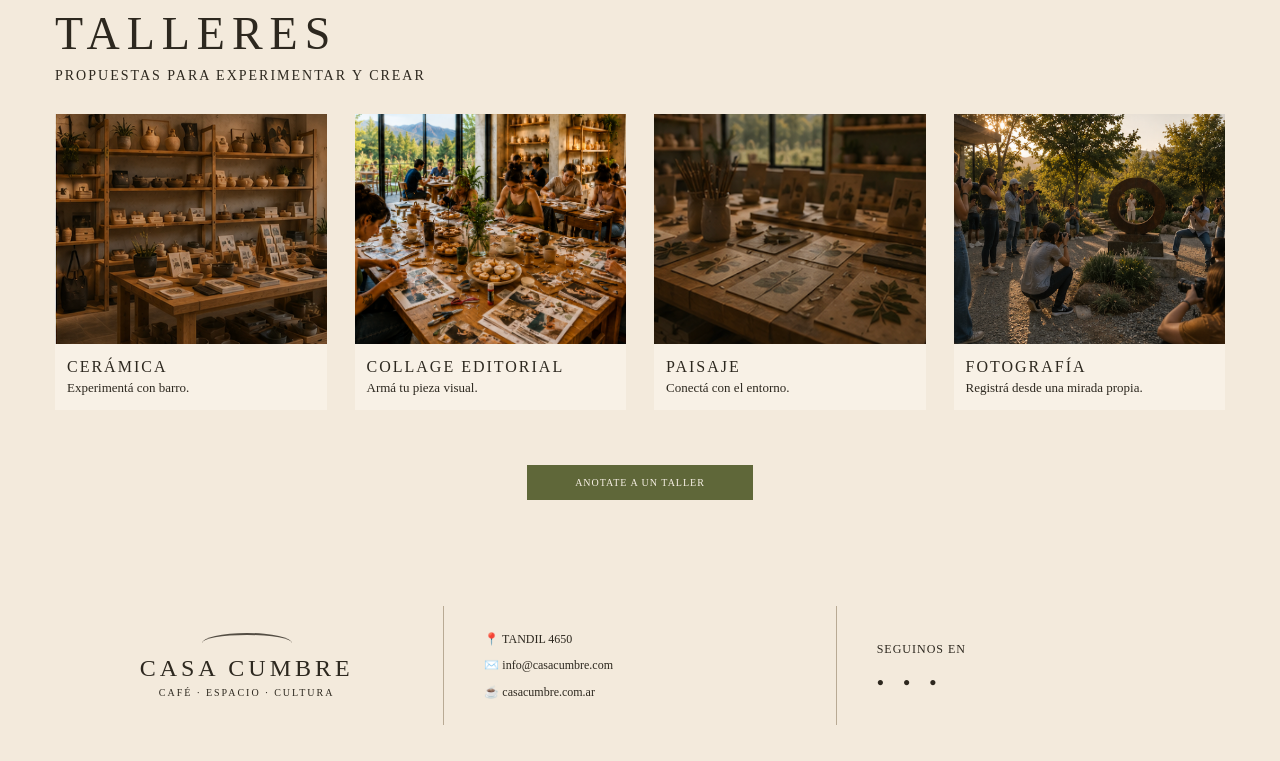
==== commit a89e5d2b: "ultimo" ====
--- a/agenda.html
+++ b/agenda.html
@@ -64,48 +64,50 @@
       </div>
     </section>
 
-    <section class="events-section">
-      <h2>EVENTOS</h2>
-      <p>ENCUENTROS ESPECIALES CON ARTISTAS Y CICLOS</p>
+    <section class="eventos-agenda">
+  <h2>EVENTOS</h2>
+  <p>ENCUENTROS ESPECIALES, COLABORACIONES Y CICLOS</p>
 
-      <div class="event-list">
+  <h3>PRÓXIMOS EVENTOS</h3>
 
-        <article class="event-card">
-          <img src="img/bandas-vivo.png" alt="Ciclo de música acústica">
-          <div>
-            <p>CICLO DE MÚSICA ACÚSTICA</p>
-            <span>VIERNES 19 HS · 20/06</span>
-          </div>
-        </article>
+  <div class="eventos-lista">
 
-        <article class="event-card">
-          <img src="img/stund-up.png" alt="Charla arte y paisaje">
-          <div>
-            <p>CHARLA: ARTE Y PAISAJE</p>
-            <span>SÁBADO 18 HS · 21/06</span>
-          </div>
-        </article>
+    <article class="evento-item">
+      <img src="img/bandas-vivo.png" alt="Ciclo de música acústica">
+      <div>
+        <h4>CICLO DE MÚSICA ACÚSTICA</h4>
+        <p>VIERNES 17/05 · 18HRS</p>
+      </div>
+    </article>
 
-        <article class="event-card">
-          <img src="img/cermica-vino.png" alt="Cerámica y vino">
-          <div>
-            <p>CERÁMICA + VINO</p>
-            <span>DOMINGO 17 HS · 22/06</span>
-          </div>
-        </article>
+    <article class="evento-item">
+      <img src="img/stund-up.png" alt="Charla arte y paisaje">
+      <div>
+        <h4>CHARLA: ARTE Y PAISAJE</h4>
+        <p>SÁBADO 18/05 · 15HRS</p>
+      </div>
+    </article>
 
-        <article class="event-card">
-          <img src="img/stund-up2.png" alt="Stand up happy hour">
-          <div>
-            <p>STAND UP + HAPPY HOUR</p>
-            <span>JUEVES 20 HS · 26/06</span>
-          </div>
-        </article>
+    <article class="evento-item">
+      <img src="img/cermica-vino.png" alt="Cerámica y vino">
+      <div>
+        <h4>CERÁMICA + VINO</h4>
+        <p>DOMINGO 19/05 · 19HRS</p>
+      </div>
+    </article>
 
+    <article class="evento-item">
+      <img src="img/stund-up2.png" alt="Stand up happy hour">
+      <div>
+        <h4>STAND UP + HAPPY HOUR</h4>
+        <p>JUEVES 31/05 · 20HRS</p>
       </div>
+    </article>
 
-      <a href="#" class="white-btn">RESERVÁ TU LUGAR</a>
-    </section>
+  </div>
+
+  <a href="visitas.html" class="boton-reserva">RESERVÁ TU LUGAR</a>
+</section>
 
     <section class="talleres-section">
       <h2>TALLERES</h2>
--- a/style.css
+++ b/style.css
@@ -1013,4 +1013,132 @@
   .espacios-grid-nosotros img {
     height: 210px;
   }
+}
+/* AJUSTE EVENTOS AGENDA - IMÁGENES MÁS GRANDES, LETRA MÁS CHICA Y CAJAS MÁS FINAS */
+
+.eventos-agenda {
+  background-color: #a67f52;
+  color: #f8f1e6;
+  padding: 35px 70px 40px;
+  width: 100%;
+  max-width: none;
+  margin: 0;
+}
+
+.eventos-agenda h2 {
+  font-size: 44px;
+  letter-spacing: 7px;
+  font-weight: 400;
+  margin-bottom: 18px;
+}
+
+.eventos-agenda > p {
+  font-size: 13px;
+  letter-spacing: 2px;
+  margin-bottom: 55px;
+}
+
+.eventos-agenda h3 {
+  font-size: 19px;
+  letter-spacing: 3px;
+  font-weight: 400;
+  margin-bottom: 24px;
+  margin-left: 120px;
+}
+
+.eventos-lista {
+  width: 86%;
+  margin: 0 auto;
+  display: flex;
+  flex-direction: column;
+  gap: 18px;
+}
+
+.evento-item {
+  background-color: #62683b;
+  display: grid;
+  grid-template-columns: 210px 1fr;
+  align-items: center;
+  gap: 90px;
+  padding: 14px 30px;
+  min-height: 115px;
+}
+
+.evento-item img {
+  width: 190px;
+  height: 90px;
+  object-fit: cover;
+}
+
+.evento-item h4 {
+  font-size: 25px;
+  letter-spacing: 4px;
+  font-weight: 400;
+  margin-bottom: 12px;
+}
+
+.evento-item p {
+  font-size: 15px;
+  letter-spacing: 2px;
+}
+
+.boton-reserva {
+  display: block;
+  width: fit-content;
+  background-color: #f8f1e6;
+  color: #8a744b;
+  padding: 13px 68px;
+  font-size: 13px;
+  letter-spacing: 2px;
+  margin: 38px auto 0;
+}
+
+/* AJUSTE TALLERES - IMÁGENES MÁS CUADRADAS */
+
+.talleres-grid {
+  display: grid;
+  grid-template-columns: repeat(4, 1fr);
+  gap: 28px;
+  margin-top: 30px;
+}
+
+.talleres-grid article {
+  background-color: #f8f1e6;
+}
+
+.talleres-grid img {
+  width: 100%;
+  height: 230px;
+  object-fit: cover;
+}
+
+.talleres-grid h3 {
+  font-size: 16px;
+  letter-spacing: 2px;
+  font-weight: 400;
+  margin: 14px 12px 4px;
+}
+
+.talleres-grid p {
+  font-size: 13px;
+  margin: 0 12px 14px;
+}
+
+.talleres-section {
+  padding: 55px 55px 70px;
+}
+
+.talleres-section h2 {
+  font-size: 46px;
+  letter-spacing: 7px;
+}
+
+.talleres-section > p {
+  font-size: 14px;
+  letter-spacing: 2px;
+  margin-bottom: 30px;
+}
+
+.green-btn {
+  margin-top: 55px;
 }
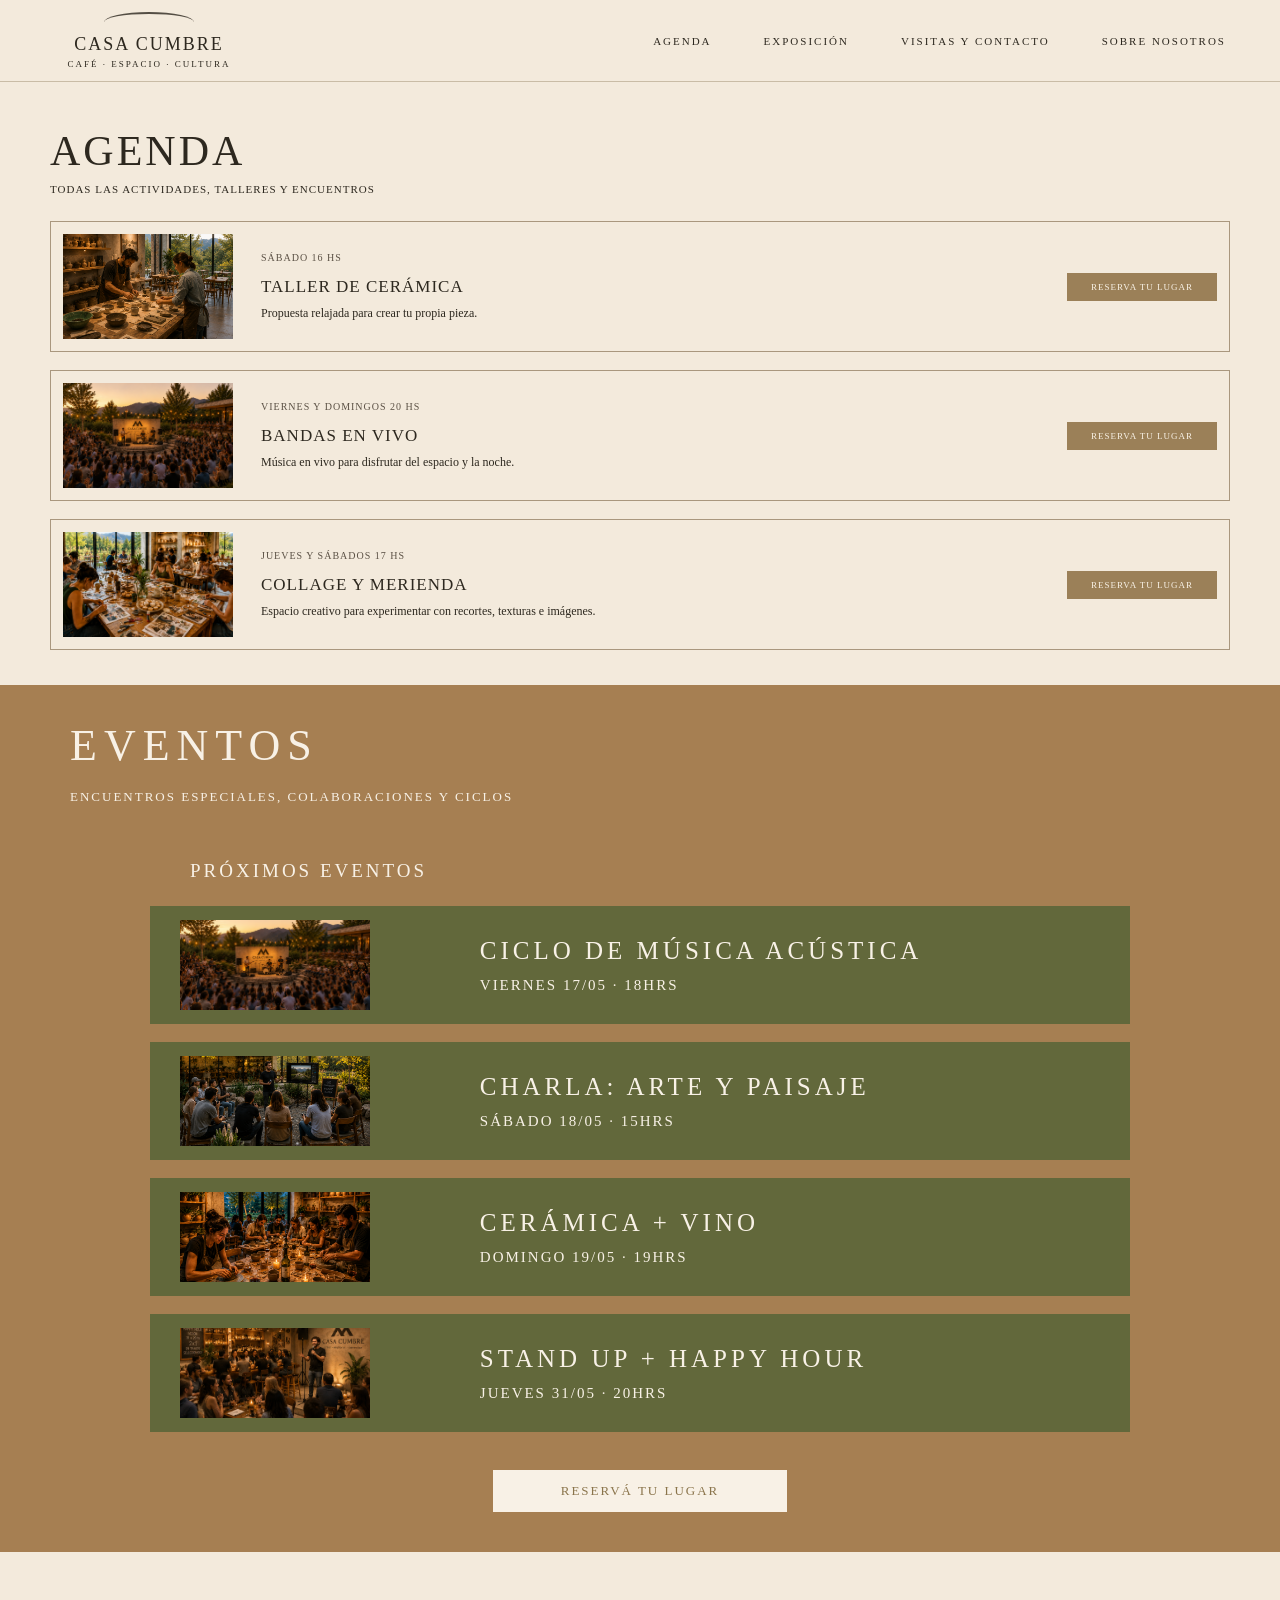
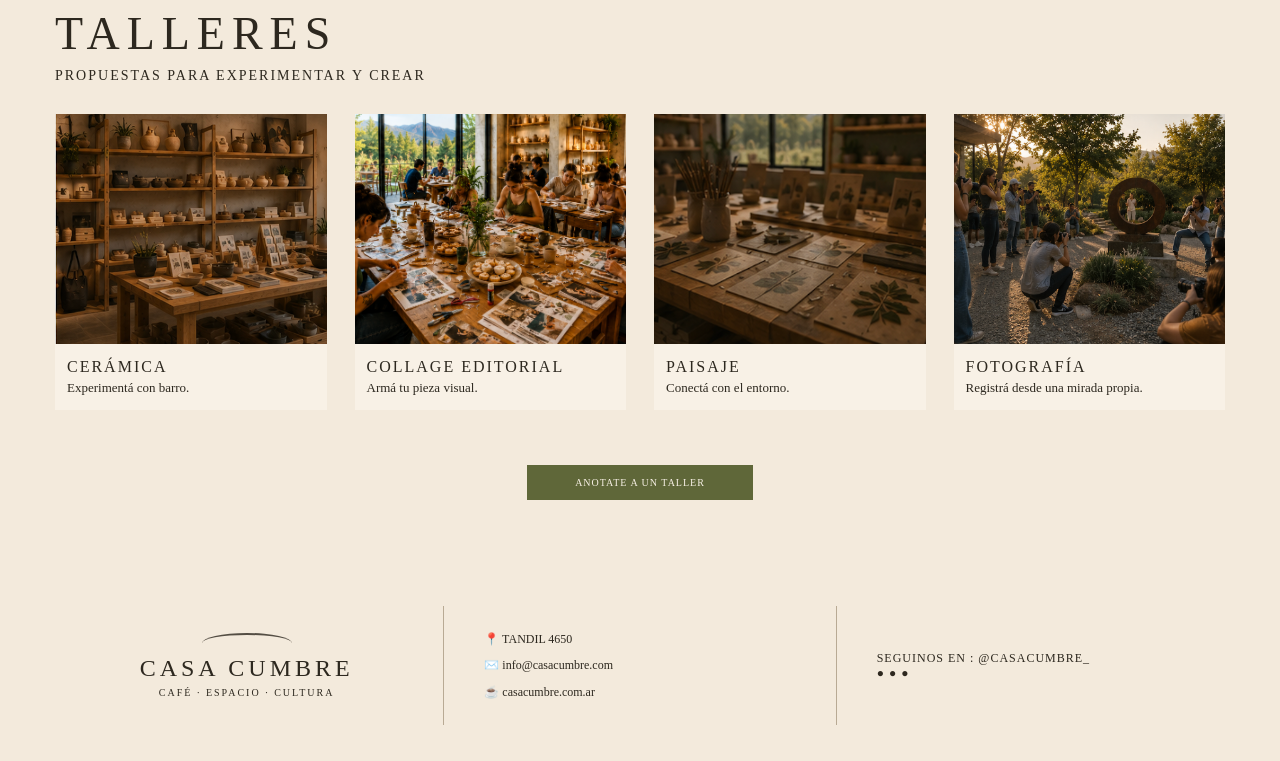
==== commit f863c2e9: "CAMBIOS" ====
--- a/agenda.html
+++ b/agenda.html
@@ -160,8 +160,8 @@
     </div>
 
     <div class="footer-social">
-      <p>SEGUINOS EN</p>
-      <div class="social-icons">
+      <p>SEGUINOS EN : @CASACUMBRE_</p>
+      
         <span>●</span>
         <span>●</span>
         <span>●</span>
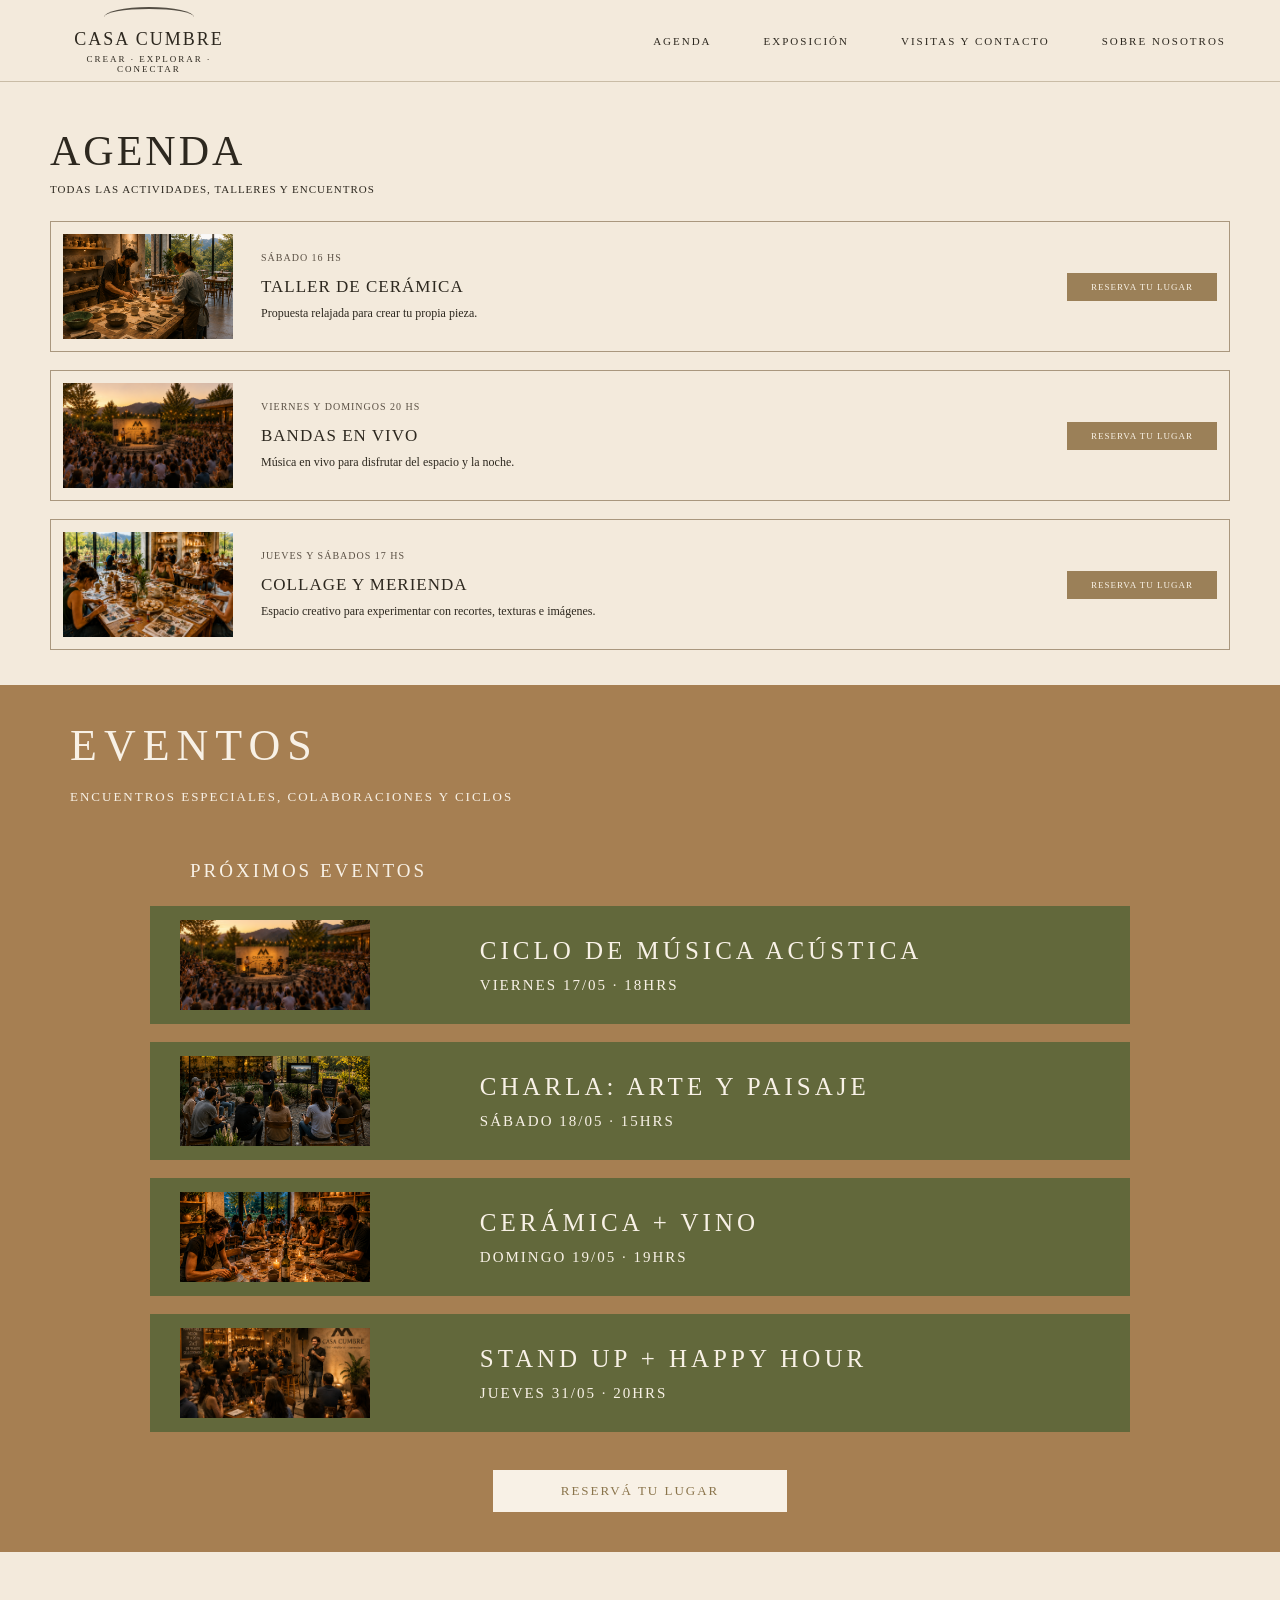
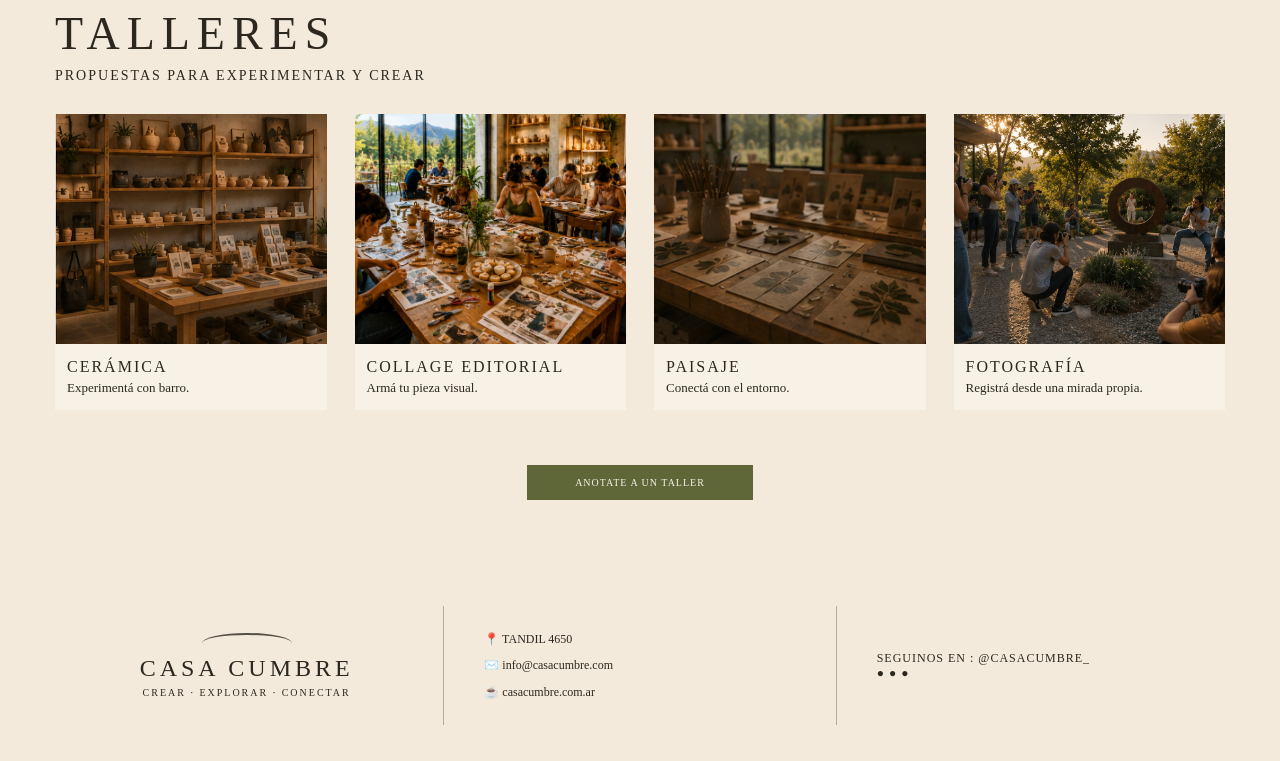
==== commit 4a6b015c: "ULTIMO" ====
--- a/agenda.html
+++ b/agenda.html
@@ -12,7 +12,7 @@
     <a href="index.html" class="logo">
       <div class="mountain-line"></div>
       <h1>CASA CUMBRE</h1>
-      <p>CAFÉ · ESPACIO · CULTURA</p>
+      <p>CREAR · EXPLORAR · CONECTAR</p>
     </a>
 
     <nav class="nav">
@@ -150,7 +150,7 @@
     <div class="footer-logo">
       <div class="mountain-line"></div>
       <h2>CASA CUMBRE</h2>
-      <p>CAFÉ · ESPACIO · CULTURA</p>
+      <p>CREAR · EXPLORAR · CONECTAR</p>
     </div>
 
     <div class="footer-info">
